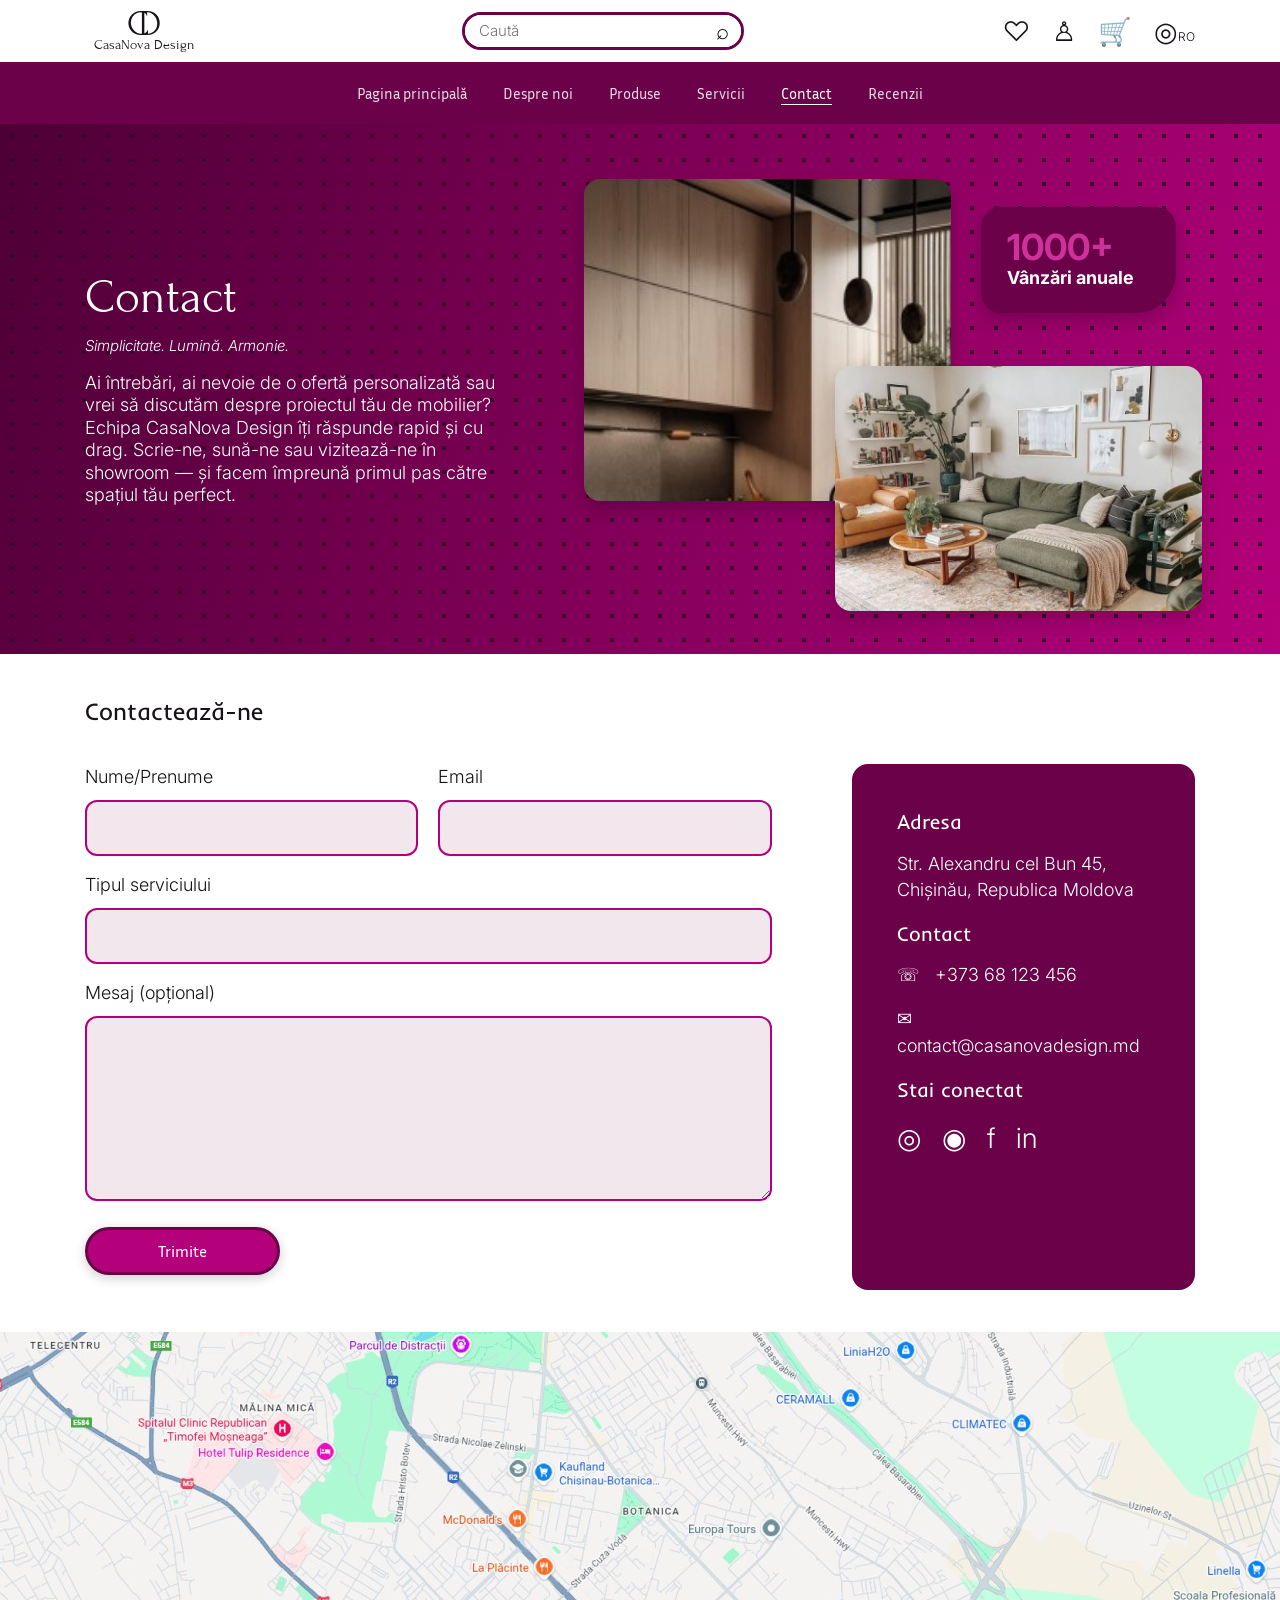
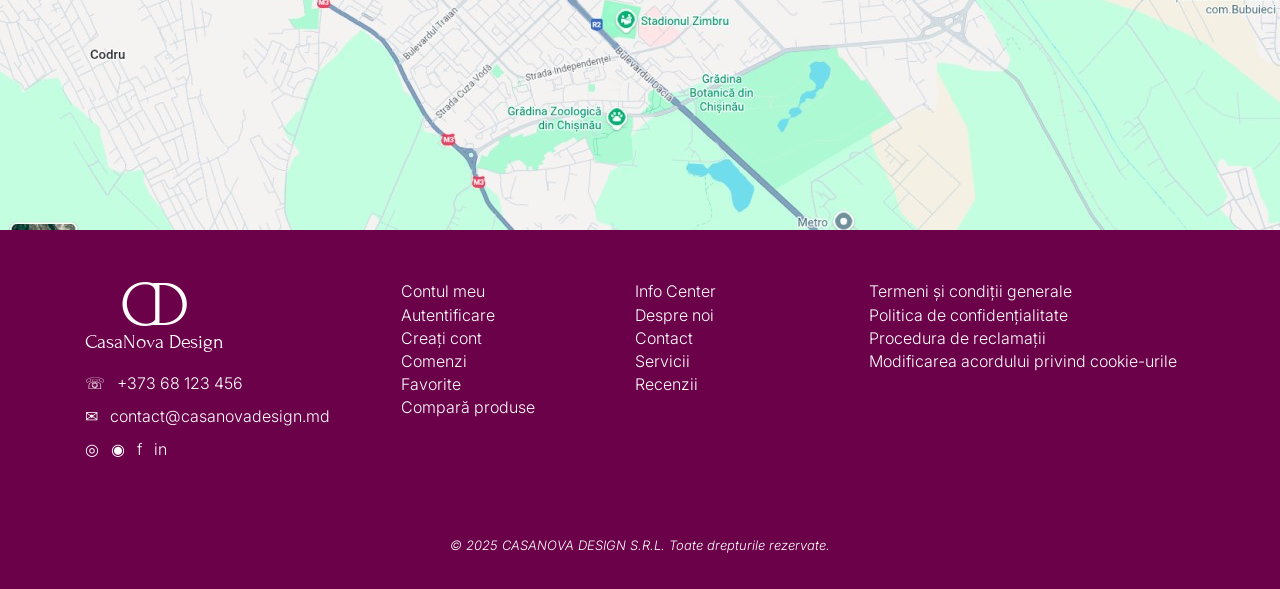
==== contact.html @ 2e47cc99 "Build responsive CasaNova storefront prototype Co-authored-by: Copilot <223556219+Copilot@users.nore" ====
<!doctype html>
<html lang="ro">
<head><meta charset="utf-8"><meta name="viewport" content="width=device-width, initial-scale=1"><title>CasaNova Design | Contact</title><link rel="stylesheet" href="style.css"><script src="script.js" defer></script></head>
<body data-page="contact"><header id="site-header"></header><main><div id="hero"></div>
<section class="section container"><h2>Contactează-ne</h2><div class="contact-layout"><div data-contact-form></div><aside class="contact-card"><h2>Adresa</h2><p>Str. Alexandru cel Bun 45,<br> Chișinău, Republica Moldova</p><h2>Contact</h2><p><a href="tel:+37368123456">☏ &nbsp; +373 68 123 456</a></p><p><a href="mailto:contact@casanovadesign.md">✉ &nbsp; contact@casanovadesign.md</a></p><h2>Stai conectat</h2><p class="socials">◎ &nbsp; ◉ &nbsp; f &nbsp; in</p></aside></div></section>
<img class="map" src="assets/map.jpg" alt="Hartă a zonei Botanica din Chișinău">
</main><footer id="site-footer"></footer></body></html>
---- style.css ----
@import url('https://fonts.googleapis.com/css2?family=Forum&family=Inder&family=Inria+Sans:wght@400;700&family=Inter:wght@300;400;600;700&display=swap');

:root{--plum:#6b0149;--pink:#b4007b;--pale:#f1e7ed;--ink:#171217}
*{box-sizing:border-box}
html{scroll-behavior:smooth}
body{margin:0;color:var(--ink);font:300 18px/1.45 Inter,Arial,sans-serif;background:#fff}
img{display:block;max-width:100%}
a{color:inherit}
button,input,select,textarea{font:inherit}
button{cursor:pointer}
h1,h2,h3,p{margin-top:0}
h1{font:400 48px/1.1 Forum,Georgia,serif}
h2{font:400 24px/1.25 Inder,Arial,sans-serif}
h3{font:600 18px/1.3 Inter,Arial,sans-serif}
ul{padding-left:1.3em;line-height:1.9}
.container{width:min(1110px,calc(100% - 48px));margin-inline:auto}
.narrow{max-width:850px;width:calc(100% - 48px);margin-inline:auto}
.center{text-align:center}.left{text-align:left}
.section{padding:42px 0}
.section>h2:first-child,.section>.center:first-child{margin-bottom:38px}
.section p{line-height:1.45}
.section.narrow>p{text-align:justify}
.section.narrow>h2:not(:first-child){margin-top:65px}
.button{display:inline-flex;align-items:center;justify-content:center;min-width:195px;min-height:48px;padding:10px 24px;border:3px solid var(--plum);border-radius:28px;background:var(--pink);color:#fff;text-decoration:none;font:400 16px Inria Sans,Arial,sans-serif;box-shadow:0 3px 12px #0003}
.button:hover{background:#cc6bb0}.button:active{background:#fa70d0}.button:focus-visible,a:focus-visible,button:focus-visible,input:focus-visible,select:focus-visible,textarea:focus-visible{outline:3px solid #ec83c8;outline-offset:3px}
.topbar{height:62px;display:flex;align-items:center;justify-content:space-between;gap:24px}
.brand{display:inline-flex;flex-direction:column;align-items:center;text-decoration:none;font:400 14px/1 Forum,Georgia,serif;min-width:118px}
.brand-mark{font:36px/.8 Forum,Georgia,serif;letter-spacing:-10px;padding-right:10px}
.search{display:flex;width:282px;max-width:40%;height:38px;border:3px solid var(--plum);border-radius:25px;overflow:hidden}
.search input{width:100%;min-width:0;border:0;padding:4px 14px;outline:0;font-size:15px}
.search button{border:0;background:#fff;padding:0 12px;font-size:22px;line-height:1}
.header-icons{display:flex;align-items:center;gap:22px}
.header-icons a,.header-icons span{font-size:27px;text-decoration:none;line-height:1}
.header-icons small{font-size:12px}
.nav{background:var(--plum);color:white}
.nav-inner{display:flex;align-items:center;justify-content:center;gap:36px;min-height:62px}
.nav a{text-decoration:none;font:400 15px Inria Sans,Arial,sans-serif;opacity:.85}
.nav a:hover,.nav a[aria-current=page]{opacity:1;text-decoration:underline;text-underline-offset:5px}
.hero{color:white;background:radial-gradient(circle,#39002a 2px,transparent 2.5px) 0 0/24px 24px,linear-gradient(110deg,#4d0035,var(--pink))}
.hero-inner{min-height:530px;display:grid;grid-template-columns:42% 58%;align-items:center;gap:20px}
.hero-copy{max-width:420px}.hero-copy h1{margin-bottom:8px}.hero-copy em{font-size:15px}.hero-copy p{margin:14px 0 0;line-height:1.25}
.hero-images{height:480px;position:relative}
.hero-images img{object-fit:cover;border-radius:16px;box-shadow:0 8px 18px #0003;position:absolute}
.hero-kitchen{width:57%;height:67%;top:30px;left:2%}
.hero-living{width:57%;height:51%;bottom:18px;right:2%}
.hero-badge{position:absolute;top:58px;right:6%;width:195px;padding:22px 26px;background:var(--plum);border-radius:20px 20px 40px 20px;font-weight:700;box-shadow:0 8px 18px #0003}
.hero-badge strong{display:block;color:#ce3199;font-size:36px;line-height:1}
.advantages{display:flex;justify-content:space-between;gap:20px;margin-top:30px}
.advantages span{background:var(--pink);color:white;min-width:180px;padding:20px 12px;line-height:1.15}
.category-grid{display:grid;grid-template-columns:repeat(3,1fr);gap:30px}
.category-grid a{border:2px solid #ddd;border-radius:18px;text-decoration:none;min-height:86px;display:flex;align-items:center;gap:48px;padding:12px 30px;box-shadow:0 1px 5px #0001}
.category-grid a:hover{border-color:var(--pink)}
.category-grid span{color:var(--pink);font-size:32px;border:1px solid var(--pink);width:58px;height:58px;border-radius:50%;display:grid;place-items:center}
.offers{display:grid;grid-template-columns:1fr 1fr 1fr;gap:12px;height:480px}
.offers>img,.offers div img{width:100%;height:100%;object-fit:cover;border-radius:16px}.offers div{display:grid;grid-template-rows:1fr 1.35fr;gap:20px;min-height:0}.offers div img{min-height:0}
.recommended{display:grid;grid-template-columns:repeat(4,1fr);gap:36px}
.recommendation{padding:22px 28px 30px;background:linear-gradient(var(--plum),#fff);border-radius:16px;text-align:left}
.recommendation img{width:100%;height:215px;object-fit:cover}.recommendation h3{font-size:16px;text-align:center;margin:10px 0}.recommendation p{font-size:14px;margin-bottom:8px}.recommendation a{display:block;text-align:center;font-size:14px}
.service-cards{display:grid;grid-template-columns:repeat(3,1fr);gap:36px;text-align:left}
.service-cards article,.review-card{border:4px solid var(--pink);border-radius:16px;padding:26px;box-shadow:0 2px 6px #0003}
.service-cards h3{margin:35px 0 10px}.service-cards p{font-size:16px}.service-cards a{display:block;text-align:right;font-size:14px;font-style:italic}.card-icon{float:right;color:var(--pink);font-size:38px;line-height:1}
.service-cards+.left{margin:28px 0}
.footer{background:var(--plum);color:#fff;padding:50px 0 24px;font-size:16px}
.footer-grid{display:grid;grid-template-columns:1.4fr 1fr 1fr 1.6fr;gap:30px}
.footer .brand{display:inline-flex;font-size:20px;margin-bottom:20px}.footer .brand-mark{font-size:64px}.footer a{display:block;text-decoration:none}.footer a:hover{text-decoration:underline}.footer p{margin-bottom:10px}.copyright{text-align:center;font-size:13px;font-style:italic;margin:65px 0 0}
.split{display:grid;grid-template-columns:1fr 1fr;gap:50px;align-items:center;margin:55px 0}
.split img{width:100%;object-fit:cover}.split p{text-align:justify}.rounded{border-radius:12px}.shadow{box-shadow:0 4px 20px #0004}
.stats{border-block:3px solid var(--pink);box-shadow:0 2px 8px #0003;display:flex;justify-content:space-evenly;gap:30px;padding:45px 24px;font-size:15px}
.team-grid{display:grid;grid-template-columns:repeat(4,1fr);gap:30px;padding-top:45px}
.team-grid article{background:linear-gradient(var(--plum),var(--pink));border-radius:14px;color:#fff;padding:0 15px 25px;box-shadow:0 3px 6px #0003}
.team-grid img{width:135px;height:135px;object-fit:cover;border-radius:50%;margin:-55px auto 15px}.team-grid h3{font-size:16px;margin-bottom:8px}.team-grid p{font-size:14px}
.process{display:grid;grid-template-columns:1fr 1.2fr 1fr;align-items:center;gap:30px}.process img{width:100%}
.reasons{display:grid;grid-template-columns:repeat(4,1fr)}.reasons article{padding:0 24px;border-right:2px solid var(--pink)}.reasons article:last-child{border:0}.reasons h3{font-size:16px}.reasons p{text-align:justify;font-size:15px}
.custom-service{background:linear-gradient(var(--pink),#fff);padding:36px 0 0;color:#fff}.custom-images{display:grid;grid-template-columns:repeat(3,1fr);gap:25px}.custom-images img{width:100%;height:250px;object-fit:cover}
.feature-grid{display:grid;grid-template-columns:1fr 1fr}.feature-grid p{padding:15px;border-bottom:1px solid var(--pink);border-right:1px solid var(--pink);font-size:16px}
.outlined{border:2px solid var(--pink);padding:18px}
.service-form-wrap{padding:45px;background:linear-gradient(#6b014966,#6b014999),url('assets/delivery-1.jpg') center/cover}.form-panel{max-width:750px;margin:auto;background:#fff;padding:45px}
.contact-layout{display:grid;grid-template-columns:2fr 1fr;gap:80px}.contact-form label{display:block;margin-bottom:16px}.form-row{display:grid;grid-template-columns:1fr 1fr;gap:20px}.contact-form input,.contact-form textarea{display:block;width:100%;border:2px solid var(--pink);border-radius:12px;background:var(--pale);padding:13px;margin-top:10px}.contact-form textarea{min-height:185px;resize:vertical}.contact-form .button{margin-top:10px}.form-message{color:var(--plum);font-size:15px}
.contact-card{background:var(--plum);color:white;padding:45px;border-radius:16px;overflow-wrap:anywhere}.contact-card h2{font-size:20px}.contact-card a{text-decoration:none}.socials{font-size:28px}.map{width:100%;max-height:500px;object-fit:cover}
.catalog-layout,.reviews-layout{display:grid;grid-template-columns:290px minmax(0,1fr);gap:36px;align-items:start}
.filters{border:3px solid var(--pink);padding:22px;font-size:15px}.filters h3{text-align:center;font-size:16px}.filters fieldset{border:0;border-bottom:2px solid var(--pink);padding:15px 0;margin:0}.filters legend{font-weight:700;padding-top:15px}.filters label{display:block;margin:10px 0}.filters input[type=checkbox]{accent-color:var(--pink);width:18px;height:18px;vertical-align:middle}.filters input[type=number],.filters select{width:100%;border:2px solid var(--pink);border-radius:9px;padding:7px}.price-fields{display:flex;gap:10px}.price-fields label{min-width:0}.filters .button{display:flex;margin:25px auto 0}.text-button{display:block;margin:15px auto 0;background:none;border:0;text-decoration:underline;color:var(--plum)}.filter-note{font-size:13px}
.catalog-group{margin-bottom:55px}.catalog-group h2{font-size:18px}.catalog-group h3{text-align:center;font-weight:400}.product-grid{display:grid;grid-template-columns:repeat(3,minmax(0,1fr));gap:36px 20px}
.product-card{font-size:14px}.product-card img{width:100%;aspect-ratio:1/1;object-fit:cover}.product-card h3{font:400 14px Inria Sans,Arial,sans-serif;margin:4px 0}.product-card a{text-decoration:none}.product-card a:hover{text-decoration:underline}.product-card strong{font-size:16px}.stars{color:var(--pink);font-size:22px;letter-spacing:1px}.stars.light{color:#fff}
.product-layout{display:grid;grid-template-columns:1.4fr 1fr;gap:28px}.product-gallery{display:grid;grid-template-columns:100px 1fr;gap:20px;align-items:start}.product-main-image{width:100%;height:450px;object-fit:contain}.thumbnails{display:grid;gap:12px}.thumbnails button{padding:0;border:0;background:white}.thumbnails img{width:100%;aspect-ratio:1;object-fit:cover}
.product-aside h1{font:400 26px Inder,Arial,sans-serif;margin-top:40px}.product-aside>p{font-size:15px}.swatches{display:flex;gap:12px;margin:16px 0 30px}.swatches span{width:75px;height:65px;border:1px solid #222;border-radius:12px;background:#5896b4}.swatches span+span{background:#817d00}
.purchase{background:var(--pink);color:white;border-radius:16px 16px 0 0}.purchase>strong{display:block;padding:18px 24px;font-size:26px}.purchase-actions{display:flex;gap:10px;padding:0 24px 20px}.purchase-actions input{width:65px;padding:8px;border:1px solid white;border-radius:6px}.purchase-actions button{background:transparent;color:#fff;border:2px solid #fff;border-radius:10px;padding:10px 18px}.purchase>div:not(.purchase-actions){border-top:1px solid #fff8;padding:22px 24px}.purchase h2{font-size:20px}.purchase p{font-size:15px;margin-bottom:0}
.product-details section{border-top:2px solid var(--pink);padding:30px 20px;margin-top:35px}.product-details h2{font-size:20px}.product-details p,.product-details li{font-size:16px;line-height:1.9}
.product-reviews{background:var(--pink);color:white;padding:55px 0}.product-reviews .review-card{color:var(--ink);background:#fff;border-color:#fff}.product-reviews .button{margin-top:30px}
.review-grid{display:grid;grid-template-columns:repeat(3,minmax(0,1fr));gap:24px;margin:30px 0}.reviews-layout .review-grid{grid-template-columns:repeat(2,minmax(0,1fr))}.review-card{font-size:15px;text-align:left}.review-card h3{font-size:16px}.review-card p:last-child{margin:0}.review-card .stars{float:right}.review-meta{font-size:13px;color:#555}.review-card blockquote{margin:22px 0}
.notice{position:fixed;bottom:20px;right:20px;z-index:5;max-width:360px;background:var(--plum);color:white;padding:16px 20px;border-radius:10px;box-shadow:0 4px 16px #0004}
@media(max-width:800px){.hero-inner{grid-template-columns:1fr;gap:0;padding:50px 0}.hero-copy{max-width:none}.hero-images{height:370px}.hero-kitchen{height:70%}.hero-living{height:55%}.nav-inner{gap:20px;flex-wrap:wrap;padding:16px}.advantages{flex-wrap:wrap;justify-content:center}.advantages span{flex:1 1 40%}.category-grid,.service-cards,.review-grid{grid-template-columns:repeat(2,1fr)}.recommended,.team-grid,.reasons{grid-template-columns:repeat(2,1fr)}.footer-grid{grid-template-columns:repeat(2,1fr)}.catalog-layout,.reviews-layout{grid-template-columns:1fr}.filters{max-width:none}.product-layout{grid-template-columns:1fr}.contact-layout{gap:30px}.process{grid-template-columns:1fr}.process img{max-width:420px;margin:auto}.stats{flex-wrap:wrap}.product-aside h1{margin-top:0}}
@media(max-width:520px){body{font-size:16px}.container{width:calc(100% - 32px)}h1{font-size:40px}h2{font-size:21px}.topbar{height:auto;min-height:70px;gap:8px;flex-wrap:wrap;padding:10px 0}.brand{min-width:80px}.header-icons{gap:10px}.header-icons a,.header-icons span{font-size:22px}.search{order:3;max-width:none;width:100%}.nav-inner{gap:12px 20px}.hero-inner{padding:35px 0}.hero-images{height:280px}.hero-badge{font-size:13px;width:140px;padding:15px}.hero-badge strong{font-size:27px}.category-grid,.service-cards,.review-grid,.reviews-layout .review-grid,.split,.contact-layout,.form-row{grid-template-columns:1fr}.category-grid{gap:15px}.category-grid a{min-height:70px}.offers{height:260px;gap:6px}.offers div{gap:8px}.recommended{gap:12px}.recommendation{padding:12px}.recommendation img{height:140px}.footer-grid{gap:25px}.footer{font-size:14px}.team-grid{gap:65px 15px}.team-grid img{width:100px;height:100px}.reasons article{padding:10px;border:0}.custom-images{gap:8px}.custom-images img{height:140px}.service-form-wrap{padding:20px}.form-panel{padding:20px}.product-grid{grid-template-columns:repeat(2,minmax(0,1fr))}.product-gallery{grid-template-columns:60px 1fr}.product-main-image{height:300px}.purchase-actions{flex-wrap:wrap}.stats{display:grid}.review-card{padding:18px}}
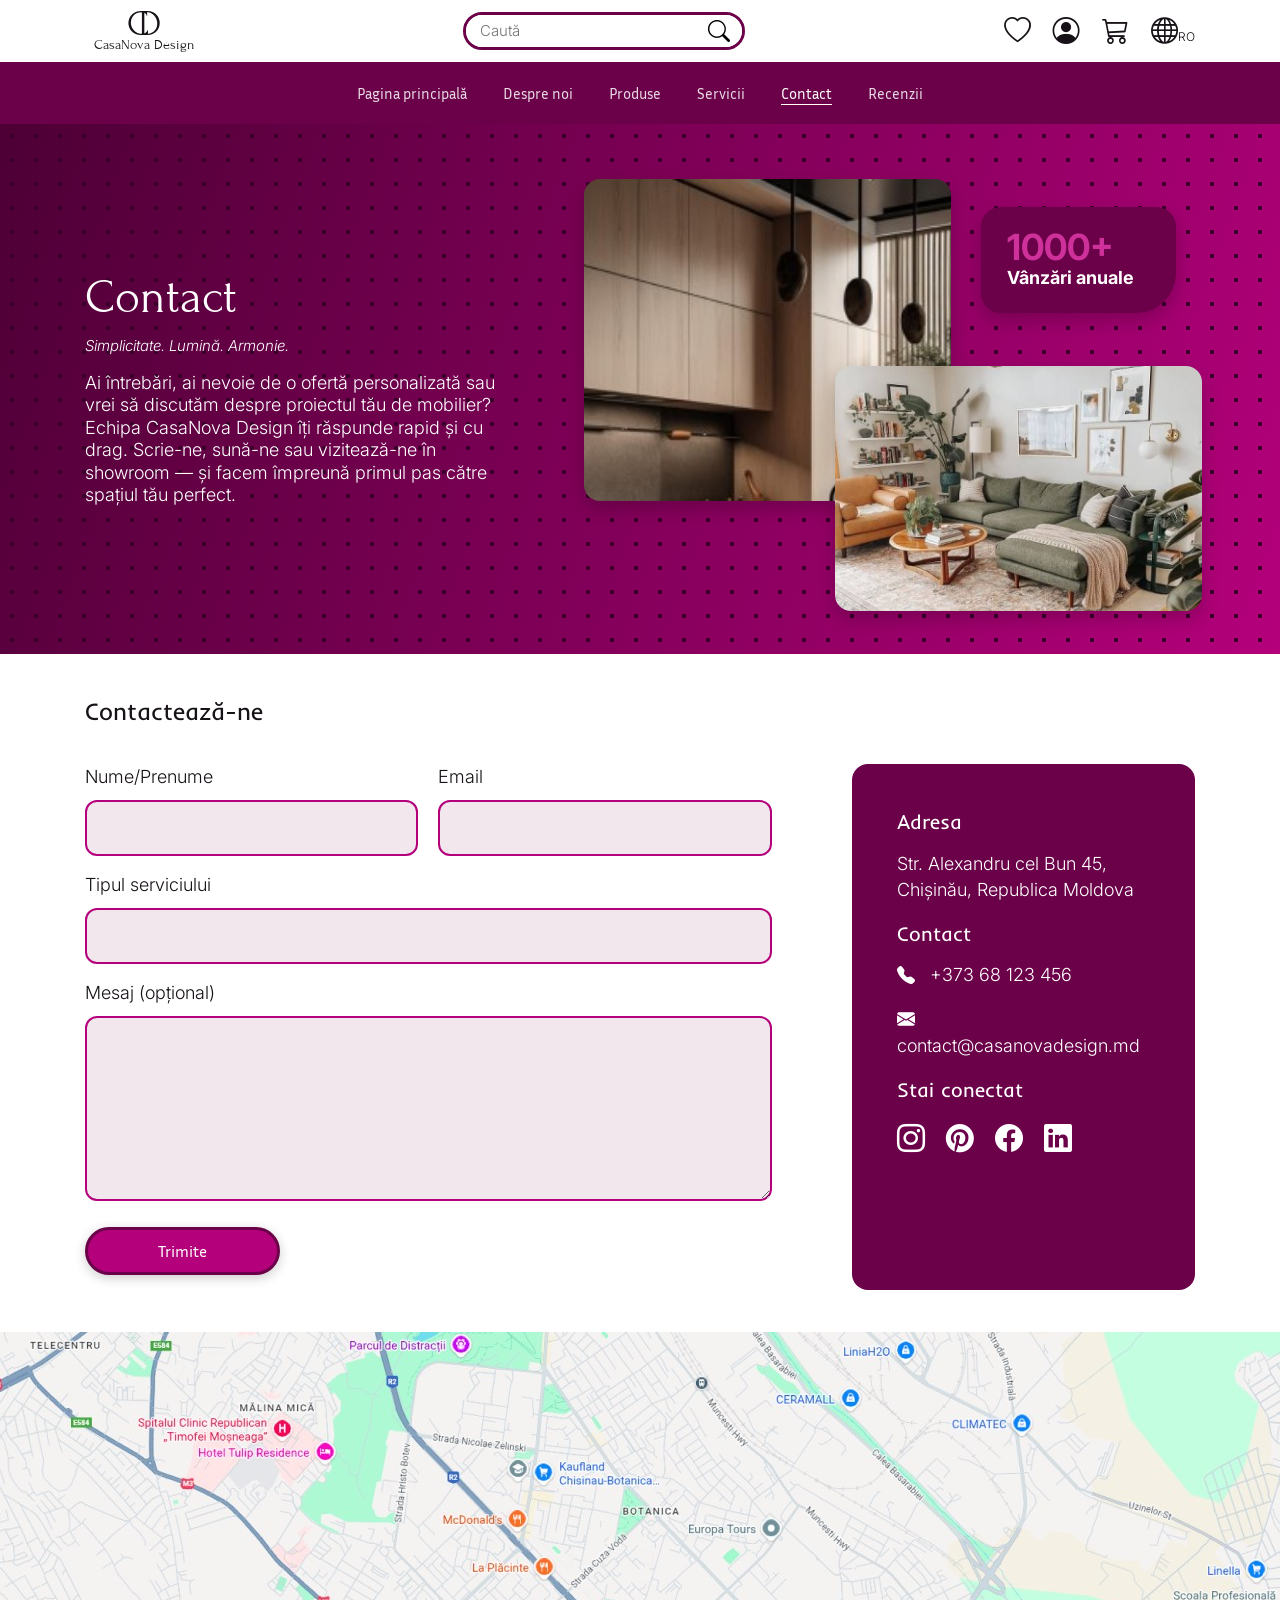
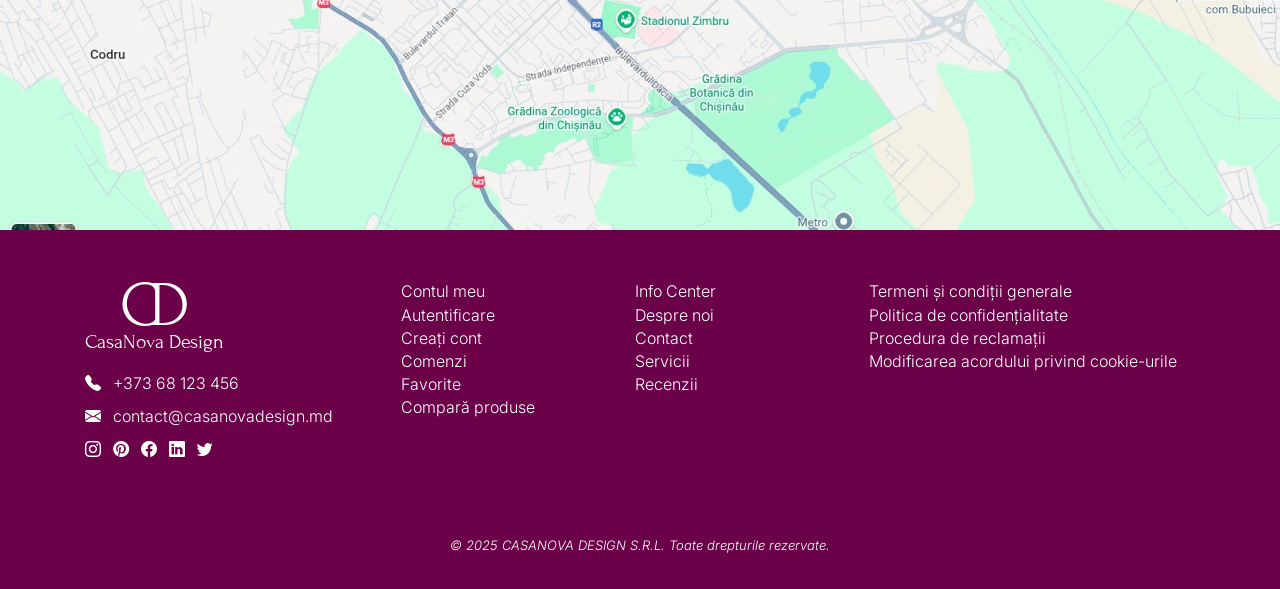
==== commit ec1610a8: "Replace placeholder symbols with Bootstrap Icons Co-authored-by: Copilot <223556219+Copilot@users.no" ====
--- a/contact.html
+++ b/contact.html
@@ -2,6 +2,6 @@
 <html lang="ro">
 <head><meta charset="utf-8"><meta name="viewport" content="width=device-width, initial-scale=1"><title>CasaNova Design | Contact</title><link rel="stylesheet" href="style.css"><script src="script.js" defer></script></head>
 <body data-page="contact"><header id="site-header"></header><main><div id="hero"></div>
-<section class="section container"><h2>Contactează-ne</h2><div class="contact-layout"><div data-contact-form></div><aside class="contact-card"><h2>Adresa</h2><p>Str. Alexandru cel Bun 45,<br> Chișinău, Republica Moldova</p><h2>Contact</h2><p><a href="tel:+37368123456">☏ &nbsp; +373 68 123 456</a></p><p><a href="mailto:contact@casanovadesign.md">✉ &nbsp; contact@casanovadesign.md</a></p><h2>Stai conectat</h2><p class="socials">◎ &nbsp; ◉ &nbsp; f &nbsp; in</p></aside></div></section>
+<section class="section container"><h2>Contactează-ne</h2><div class="contact-layout"><div data-contact-form></div><aside class="contact-card"><h2>Adresa</h2><p>Str. Alexandru cel Bun 45,<br> Chișinău, Republica Moldova</p><h2>Contact</h2><p><a href="tel:+37368123456"><i class="bi bi-telephone-fill" aria-hidden="true"></i> &nbsp; +373 68 123 456</a></p><p><a href="mailto:contact@casanovadesign.md"><i class="bi bi-envelope-fill" aria-hidden="true"></i> &nbsp; contact@casanovadesign.md</a></p><h2>Stai conectat</h2><p class="socials" aria-label="Instagram, Pinterest, Facebook, LinkedIn"><i class="bi bi-instagram" aria-hidden="true"></i> &nbsp; <i class="bi bi-pinterest" aria-hidden="true"></i> &nbsp; <i class="bi bi-facebook" aria-hidden="true"></i> &nbsp; <i class="bi bi-linkedin" aria-hidden="true"></i></p></aside></div></section>
 <img class="map" src="assets/map.jpg" alt="Hartă a zonei Botanica din Chișinău">
 </main><footer id="site-footer"></footer></body></html>
